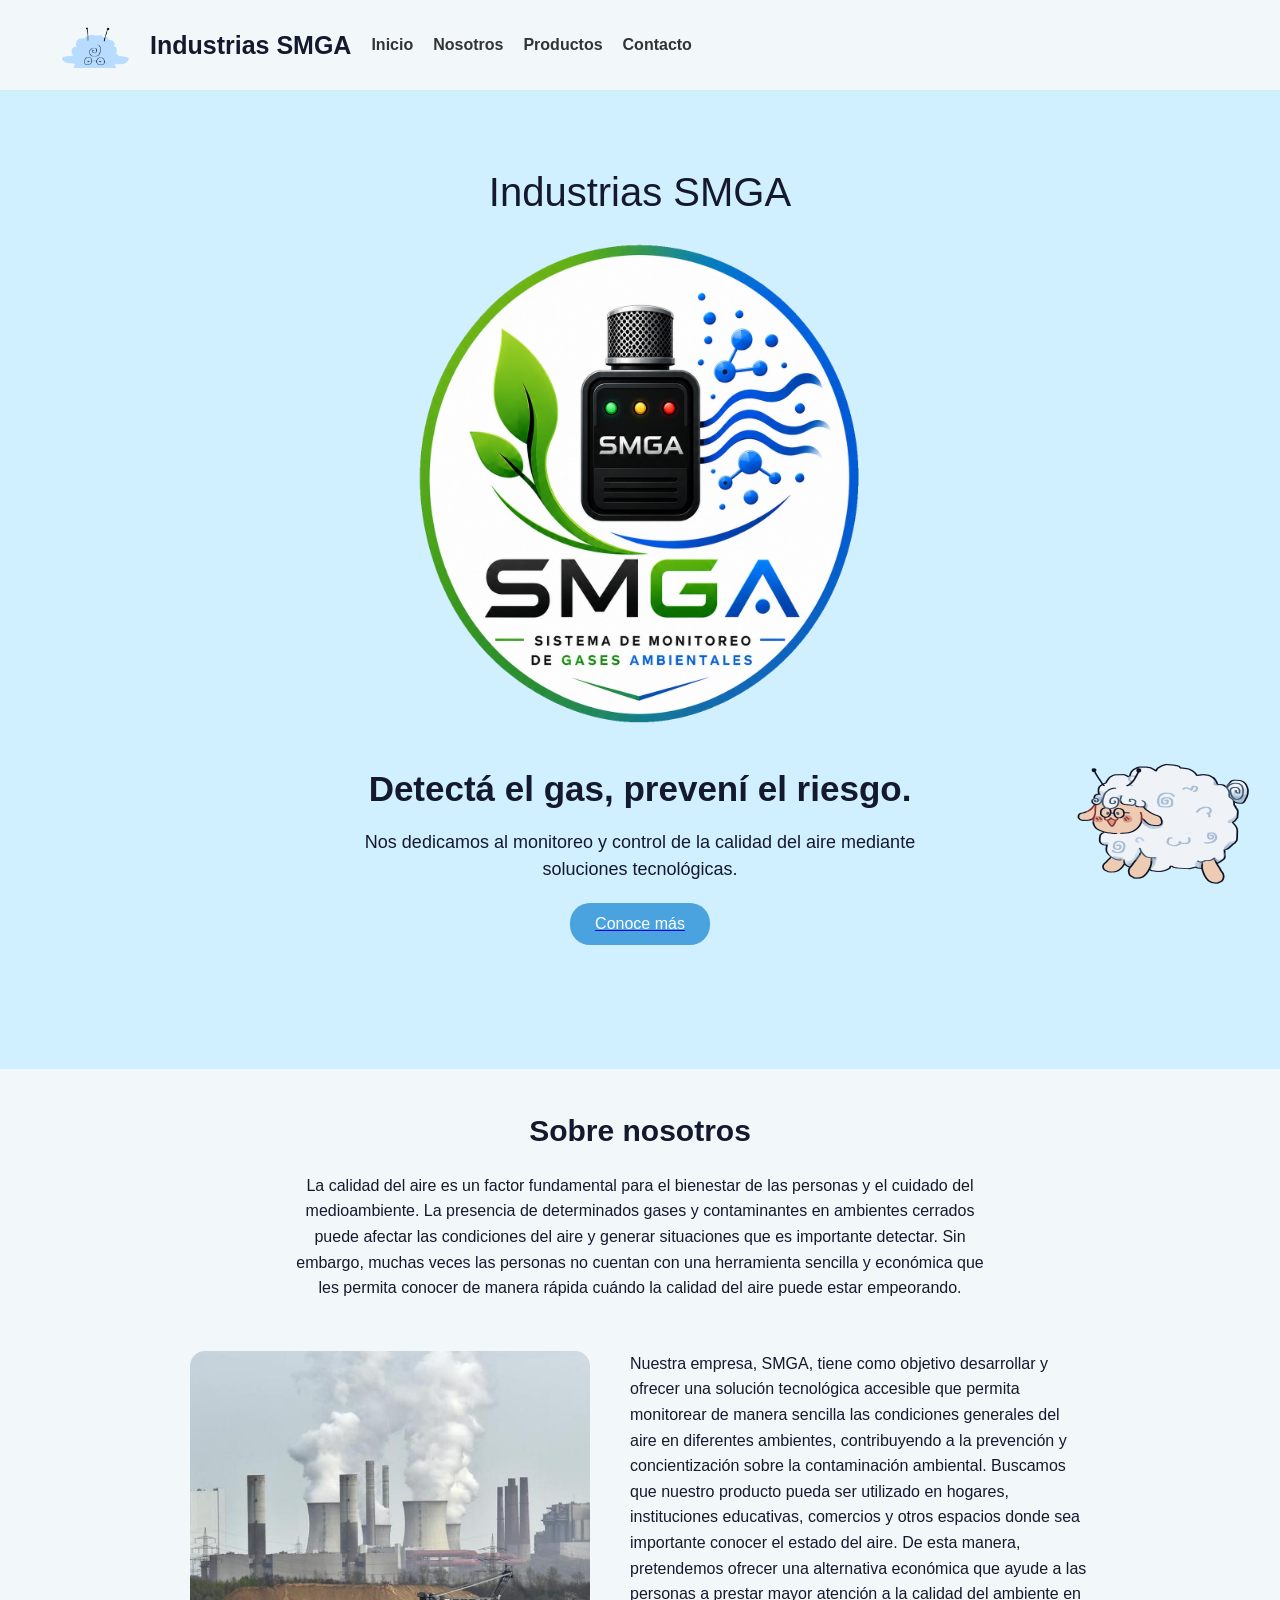
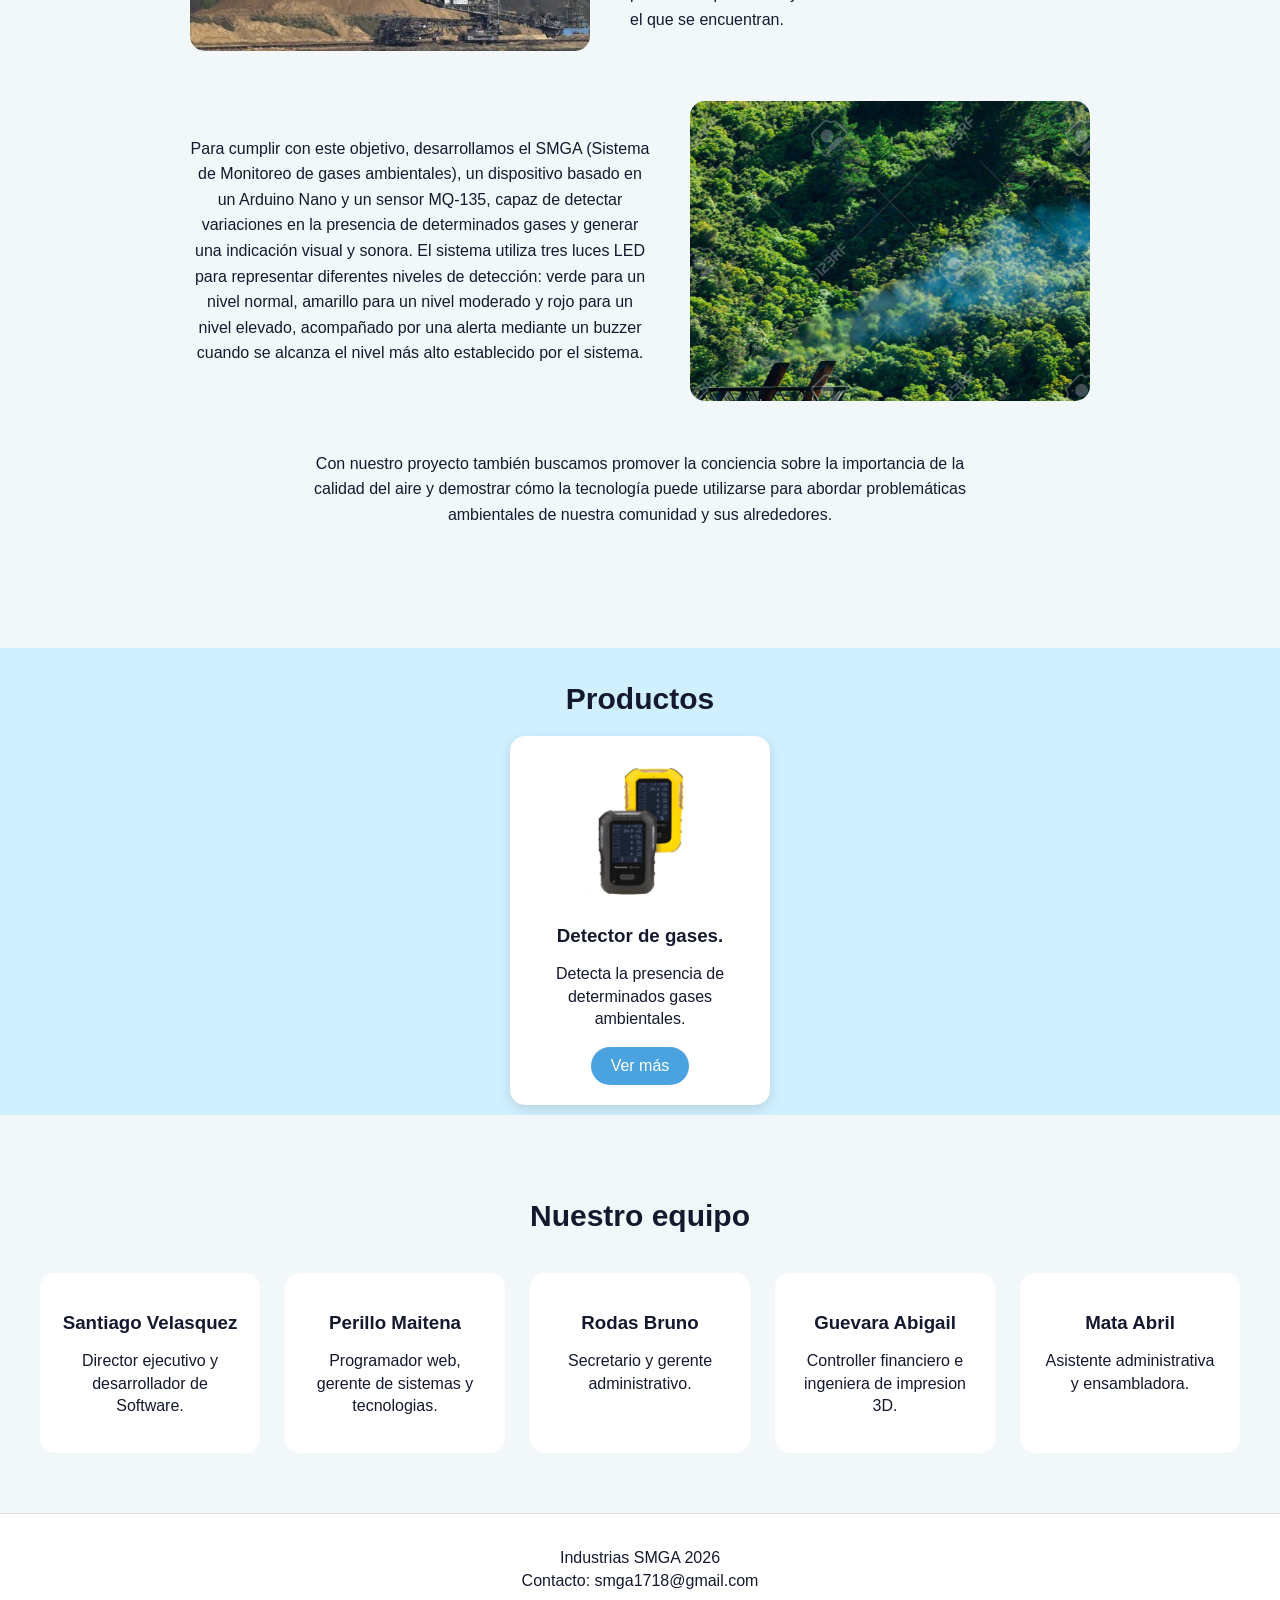
==== index.html @ 63ad073b "Add files via upload" ====
<!DOCTYPE html>
<html lang="en">
<head>
    <meta charset="UTF-8">
    <meta name="viewport" content="width=device-width, initial-scale=1.0">
    <title>SMGA</title>
    <link rel="stylesheet" href="estilos.css/estilo.css">
</head>

<body>
    <header> 
    <div class="logo">
     <img src="IMAGENES/anabel chqiiutia.png"> 
     <h1> Industrias SMGA </h1>
    

    <nav> <a href="#Inicio">Inicio</a>
        <a href="#Nosotros">Nosotros</a>
        <a href="#Productos">Productos</a>
        <a href="#Contactos">Contacto</a>
    </nav>
    </div>
    </header>

    <main>
<section id="Inicio" class="Inicio">
    <span>Industrias SMGA</span>
    <img src="IMAGENES/1000128263.png">

    <h2>Detectá el gas, prevení el riesgo.</h2>
    <p>Nos dedicamos al monitoreo y control de la calidad del aire mediante soluciones tecnológicas.</p>

   <a href="#Nosotros"> 
    <button>Conoce más</button>
    </a>
    <img src="">
</section>

<section id="Nosotros" class="Nosotros">
<h2>Sobre nosotros</h2>

<p class="intro"> La calidad del aire es un factor fundamental para el bienestar de las personas y el cuidado del medioambiente. La presencia de determinados gases y contaminantes en ambientes cerrados puede afectar las condiciones del aire y generar situaciones que es importante detectar. Sin embargo, muchas veces las personas no cuentan con una herramienta sencilla y económica que les permita conocer de manera rápida cuándo la calidad del aire puede estar empeorando.  </p> 

<div class="nosotros-bloque">
<img src="IMAGENES/gas.jpeg">

<div>
 <p> Nuestra empresa, SMGA, tiene como objetivo desarrollar y ofrecer una solución tecnológica accesible que permita monitorear de manera sencilla las condiciones generales del aire en diferentes ambientes, contribuyendo a la prevención y concientización sobre la contaminación ambiental. Buscamos que nuestro producto pueda ser utilizado en hogares, instituciones educativas, comercios y otros espacios donde sea importante conocer el estado del aire. De esta manera, pretendemos ofrecer una alternativa económica que ayude a las personas a prestar mayor atención a la calidad del ambiente en el que se encuentran.</p> 
</div>

</div>

<div class="nosotros-bloque">

<p> Para cumplir con este objetivo, desarrollamos el SMGA (Sistema de Monitoreo de gases ambientales), un dispositivo basado en un Arduino Nano y un sensor MQ-135, capaz de detectar variaciones en la presencia de determinados gases y generar una indicación visual y sonora. El sistema utiliza tres luces LED para representar diferentes niveles de detección: verde para un nivel normal, amarillo para un nivel moderado y rojo para un nivel elevado, acompañado por una alerta mediante un buzzer cuando se alcanza el nivel más alto establecido por el sistema.</p>


<img src="IMAGENES/green.jpg">
</div>


<div class="nosotros-final">
<p>Con nuestro proyecto también buscamos promover la conciencia sobre la importancia de la calidad del aire y demostrar cómo la tecnología puede utilizarse para abordar problemáticas ambientales de nuestra comunidad y sus alrededores.</p>
</div>

</section>

<section id="Productos" class="Productos">

<h2>Productos</h2>

<div class="tarjetas">
<article class="Producto">
<img src="IMAGENES/producto 1.jpg">
<h3>Detector de gases.</h3>
<p>Detecta la presencia de determinados gases ambientales.</p>
<a href="producto.html" class="boton">Ver más</a>
</article>
</div>
</section>

<div class="mascota-flotante">
    <img class="mascota-normal" src="IMAGENES/anabel dada vuelta.png">

     <img class="mascota-hover" src="IMAGENES/anabel hover.png">
</div>

<section id="Contactos" class="Equipo">

    <h2>Nuestro equipo</h2>
<div class="Personas">

<div class="Persona">
    <h3>Santiago Velasquez</h3>
<p>Director ejecutivo y desarrollador de Software.</p>
</div>

<div class="Persona">
    <h3>Perillo Maitena</h3>
<p>Programador web, gerente de sistemas y tecnologias.</p>
</div>

<div class="Persona">
    <h3>Rodas Bruno</h3>
<p>Secretario y gerente administrativo.</p>
</div>

<div class="Persona">
    <h3>Guevara Abigail</h3>
<p>Controller financiero e ingeniera de impresion 3D.</p>
</div>

<div class="Persona">
    <h3>Mata Abril</h3>
<p>Asistente administrativa y ensambladora.</p>
</div>

</div>
</section>
    </main>

<footer>
<p>Industrias SMGA 2026</p>
<p>Contacto: smga1718@gmail.com</p>
</footer>

</body>
</html>
---- estilos.css/estilo.css ----
/* GENERAL */

body {
    margin: 0;
    font-family: Arial, sans-serif;
    background-color: rgb(208, 240, 255);
    color: #15192e;
}

html { 
    scroll-behavior: smooth
    ;}

    
/* ENCABEZADO */

header {
    display: flex;
    justify-content: space-between;
    align-items: center;
    padding: 20px 60px;
    background-color: rgb(242, 248, 250);
}

.logo {
    display: flex;
    align-items: center;
    gap: 20px;
}

.logo img {
    width: 70px;
    height: 50px;
    object-fit: contain;
}

.logo h1 {
    margin: 0;
    font-size: 25px;
}

nav {
    display: flex;
    gap: 20px;
}

nav a {
    text-decoration: none;
    color: #333;
    font-weight: bold;
}

nav a:hover {
    color: #4aa3df;
}


/* INICIO */

.Inicio {
    text-align: center;
    padding: 80px 20px;
}

.Inicio span {
    display: block;
    font-size: 40px;
    margin-bottom: 20px;
}

.Inicio img {
    width: 500px;
    margin-bottom: 20px;
}

.Inicio h2 {
    font-size: 35px;
    margin: 10px 0;
}

.Inicio p {
    max-width: 600px;
    margin: 20px auto;
    font-size: 18px;
    line-height: 1.5;
}

.Inicio button {
    padding: 12px 25px;
    border: none;
    border-radius: 20px;
    background-color: #4aa3df;
    color: white;
    font-size: 16px;
    cursor: pointer;
    display: block;
    margin: 20px auto;
}

.Inicio button:hover {
    background-color: #3189c4;
}


/* SOBRE NOSOTROS */

.Nosotros {
    padding: 70px 20px;
    padding-top: 20px;
    text-align: center;
    background-color: rgb(242, 248, 250);
}

.Nosotros h2 {
    font-size: 30px;
}

.Nosotros p {
    max-width: 700px;
    margin: auto;
    line-height: 1.6;
}

.intro {
    text-align: center;
    max-width: 700px;
    margin: 20px auto;
}

.nosotros-bloque {
    display: flex;
    align-items: flex-start;
    justify-content: center;
    gap: 40px;
    margin: 50px auto;
    max-width: 900px;
}

.nosotros-bloque div {
    flex: 1;
    text-align: left;
}

.nosotros-bloque img {
    width: 400px;
    height: 300px;
    object-fit: cover;
    border-radius: 15px;
}


.nosotros-bloque div {
    flex: 1;
}

.img .nosotros-bloque2 {
    width: 350px;
    height: 220px;
    object-fit: cover;
    align-self: flex-start;
}

.nosotros-final {
    text-align: center;
    max-width: 700px;
    margin: 50px auto;
}

/* ANABEL */

.mascota-flotante {
    position: fixed;
    bottom: -50px;
    right: 20px;
    width: 200px;
    height: 200px;
    z-index: 1000;
}

.mascota-flotante img {
    width: 100%;
    position: absolute;
}

.mascota-hover {
    display: none;
}

.mascota-flotante:hover .mascota-normal {
    display: none;
}

.mascota-flotante:hover .mascota-hover {
    display: block;
}

/* PRODUCTOS */

.Productos {
    padding: 10px 20px;
    text-align: center;
}

.Productos h2 {
    font-size: 30px;
    margin-bottom: 20px;
}

.tarjetas {
    display: flex;
    justify-content: center;
    gap: 25px;
    flex-wrap: wrap;
}

.Producto {
    background-color: white;
    width: 220px;
    padding: 20px;
    border-radius: 15px;
    box-shadow: 0 4px 12px #00000020;
}

.Producto img {
    width: 150px;
    height: 150px;
    object-fit: contain;
}

.Producto h3 {
    margin: 15px 0 10px;
}

.Producto p {
    line-height: 1.4;
}

.Producto .boton {
    display: inline-block;
    padding: 10px 20px;
    border-radius: 20px;
    background-color: #4aa3df;
    color: white;
    text-decoration: none;
    cursor: pointer;
}

.Producto .boton:hover {
    background-color: #3189c4;
}

.Producto button:hover {
    background-color: #3189c4;
}


/* EQUIPO */

.Equipo {
    padding: 60px 20px;
    text-align: center;
    background-color: rgb(242, 248, 250);
}

.Equipo h2 {
    font-size: 30px;
    margin-bottom: 40px;
}

.Personas {
    display: flex;
    justify-content: center;
    gap: 25px;
    flex-wrap: wrap;
}

.Persona {
    width: 180px;
    padding: 20px;
    background-color: #ffffff;
    border-radius: 15px;
}

.Persona h3 {
    margin-bottom: 10px;
}

.Persona p {
    line-height: 1.4;
}


/* PIE DE PÁGINA */

footer {
    padding: 30px;
    text-align: center;
    background-color: white;
    border-top: 1px solid #ddd;
}

footer p {
    margin: 5px;
}
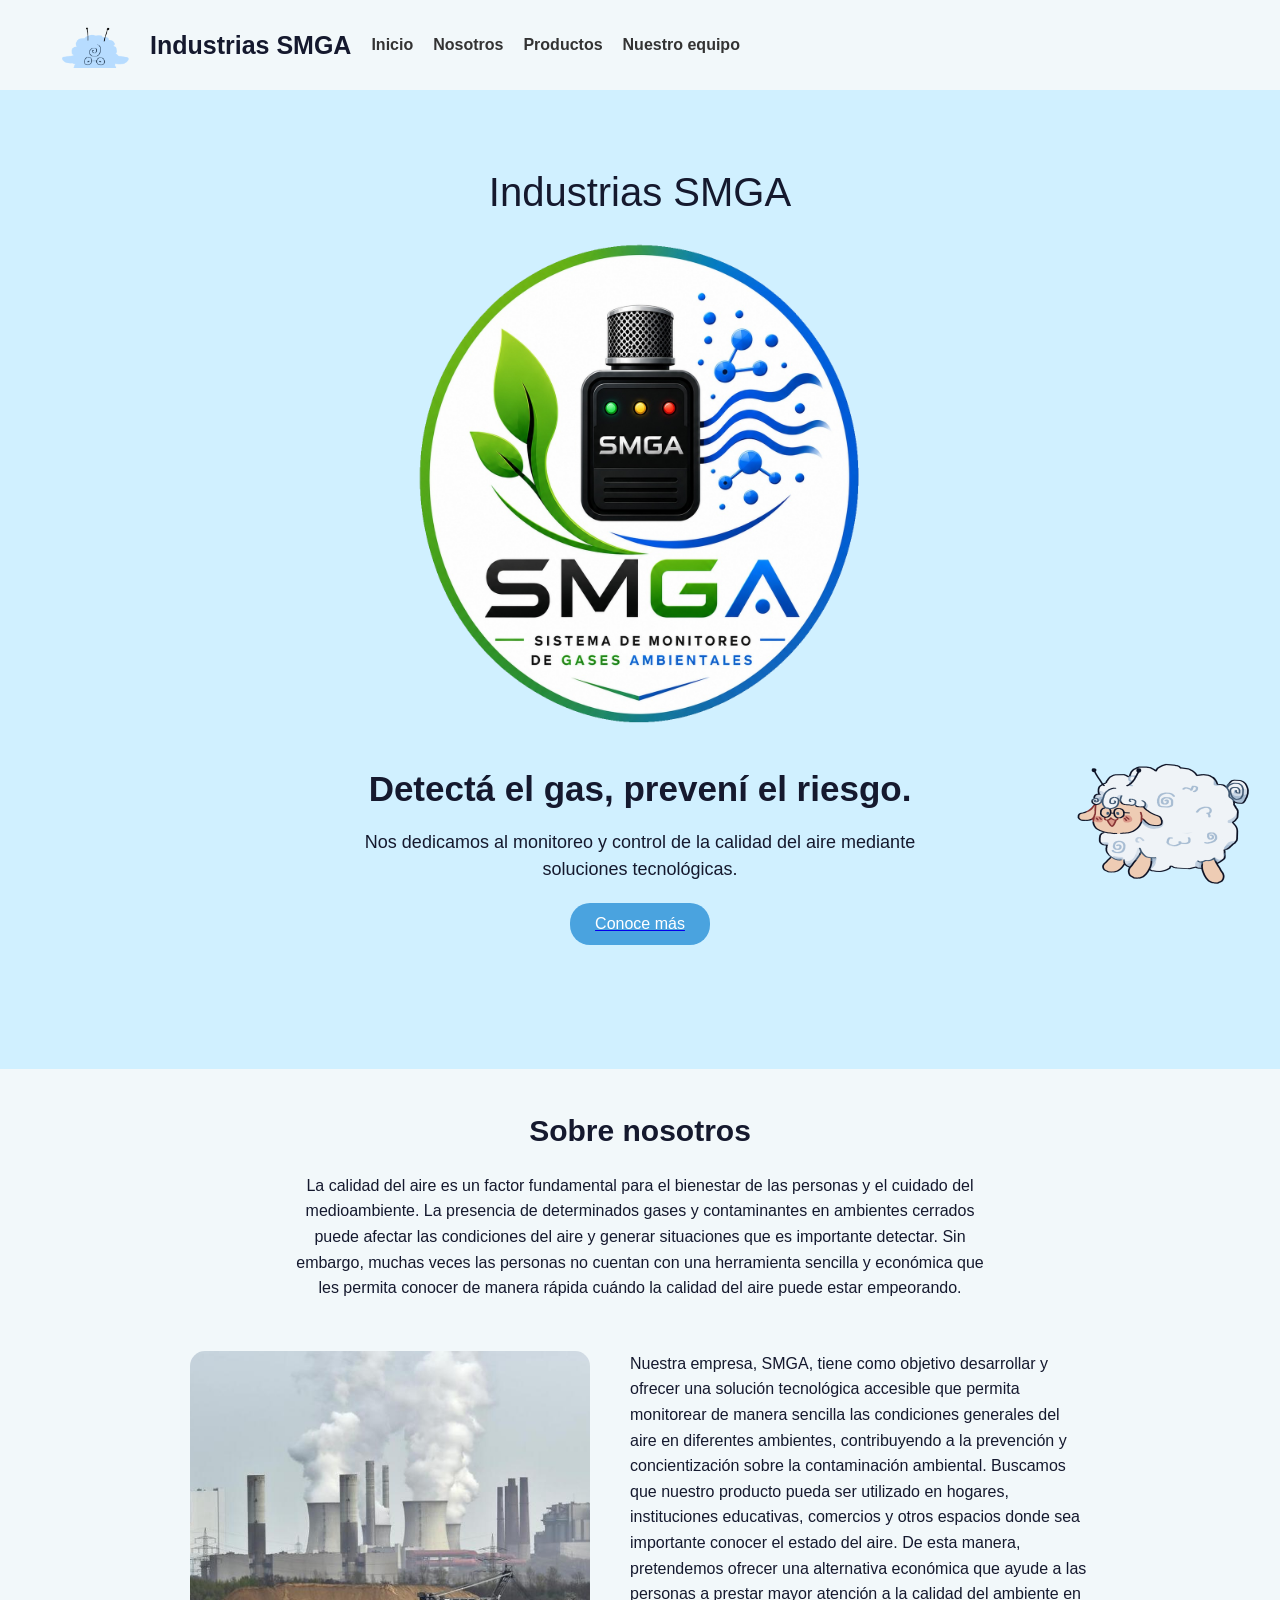
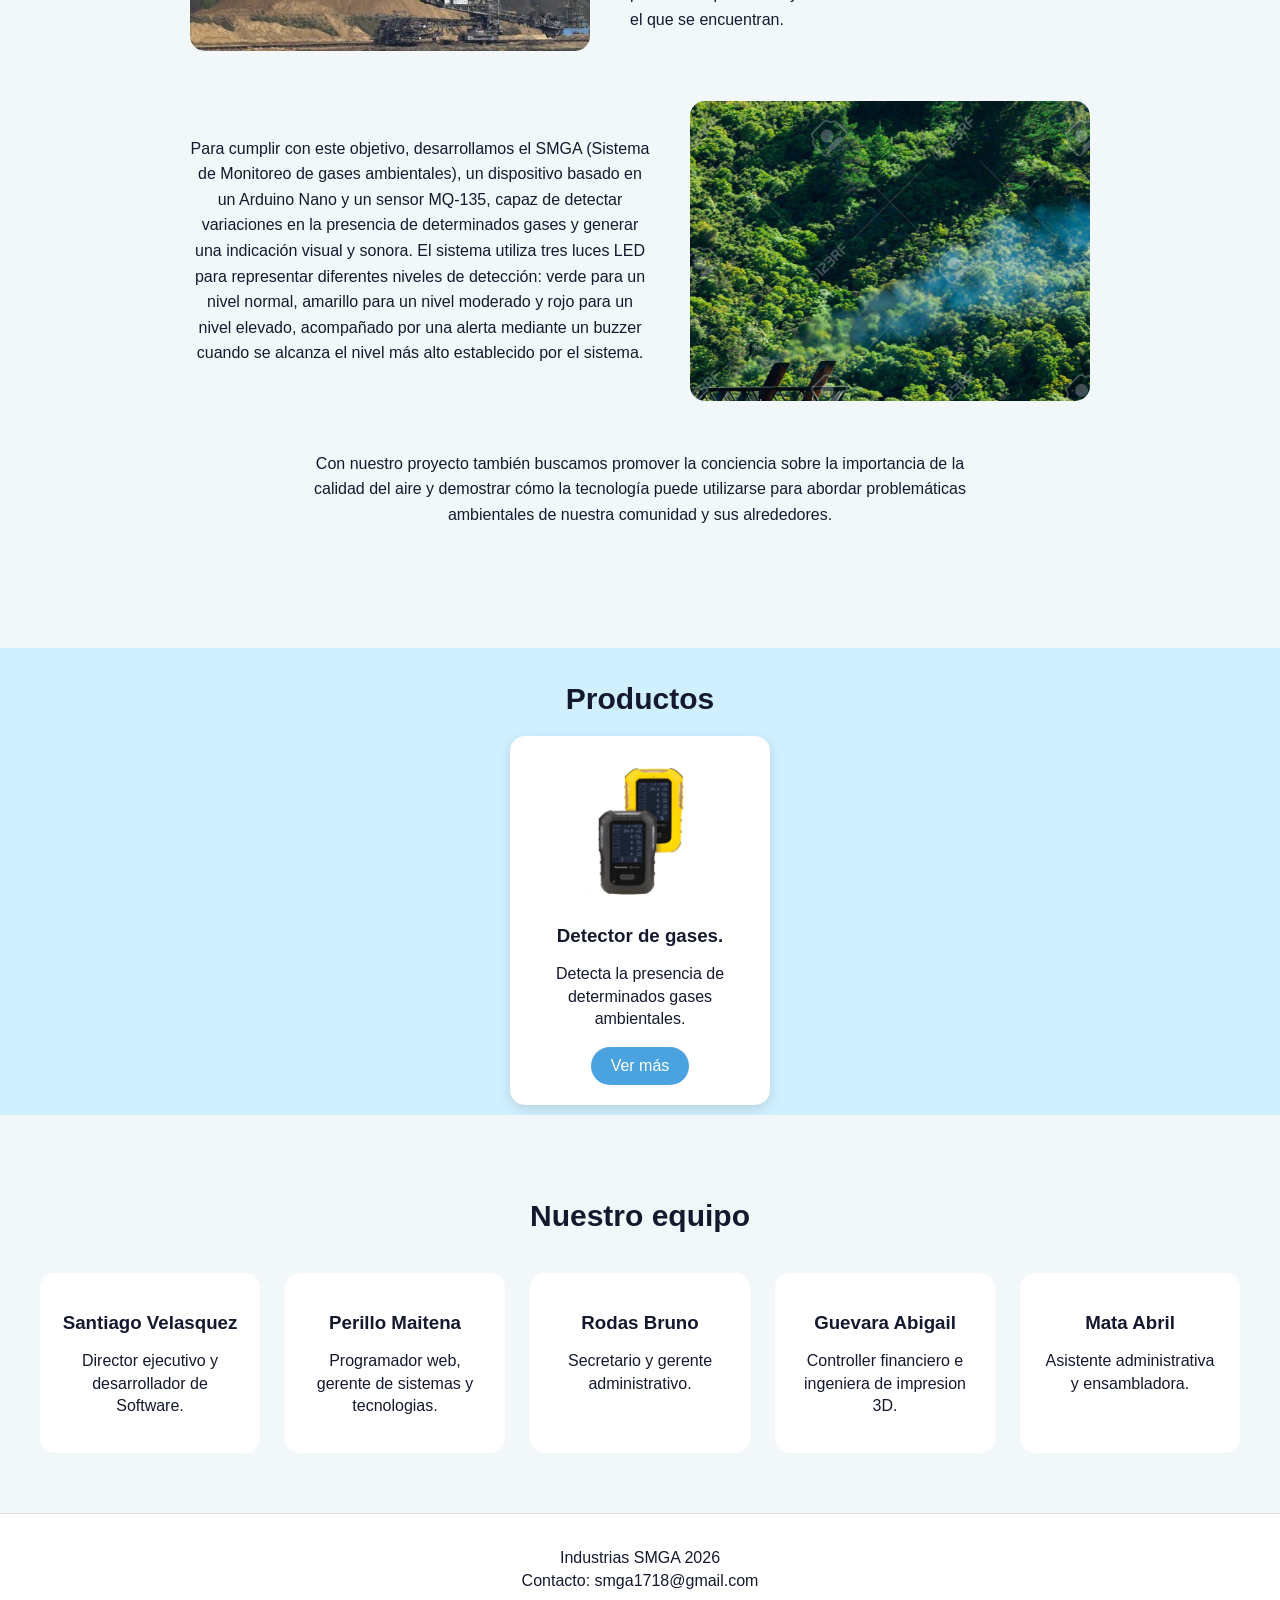
==== commit 5375a5a2: "Change 'Contacto' to 'Nuestro equipo' in navigation" ====
--- a/index.html
+++ b/index.html
@@ -17,7 +17,7 @@
     <nav> <a href="#Inicio">Inicio</a>
         <a href="#Nosotros">Nosotros</a>
         <a href="#Productos">Productos</a>
-        <a href="#Contactos">Contacto</a>
+        <a href="#Contactos">Nuestro equipo</a>
     </nav>
     </div>
     </header>
@@ -127,3 +127,6 @@
 </body>
 </html>
 
+</body>
+</html>
+
